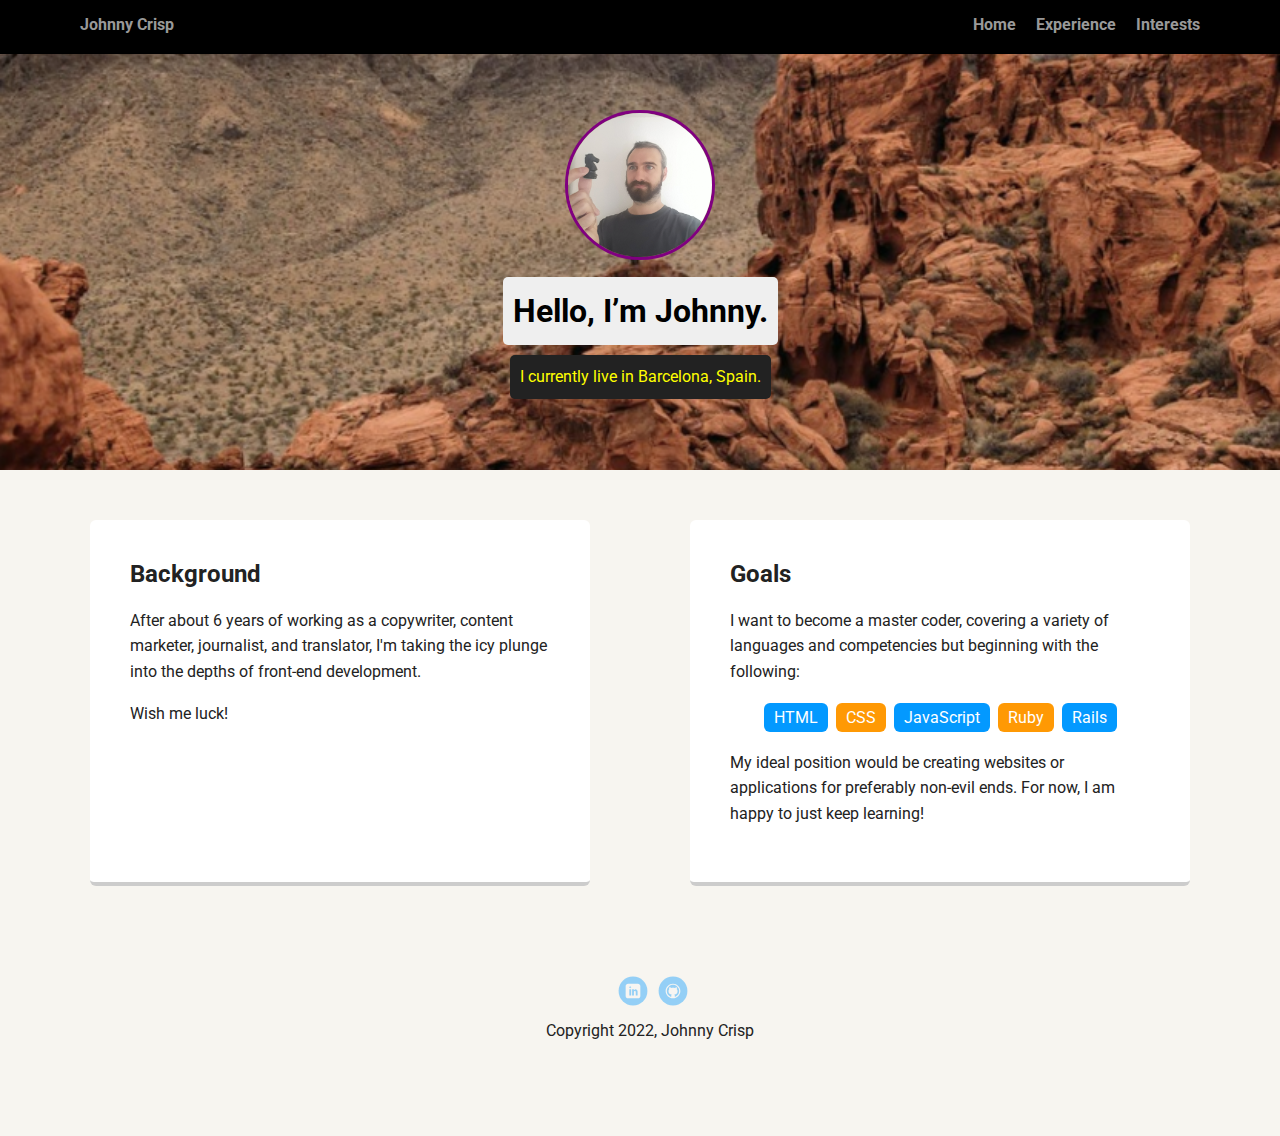
==== index.html @ 7f39e620 "Uploaded files" ====
<!DOCTYPE html>
<html lang="en">
  <head>
    <meta charset="utf-8" />
    <title>Johnny Crisp's Profile</title>
    <meta name="viewport" content="width=device-width, initial-scale=1.0" />
    <link rel="stylesheet" href="styles.css" />
    <link
      href="https://fonts.googleapis.com/css?family=Muli%7CRoboto:400,300,500,700,900"
      rel="stylesheet"
    />
  </head>
  <body>
    <nav class="main-nav">
      <ul class="nav">
        <li class="name"><a href="index.html">Johnny Crisp</a></li>
        <li><a href="index.html">Home</a></li>
        <li><a href="experience.html">Experience</a></li>
        <li><a href="interests.html">Interests</a></li>
      </ul>
    </nav>

    <header>
      <img
        src="images/johnny-profile.png"
        alt="Photo of Johnny holding a chess piece."
        class="profile-image"
      />
      <h1 class="tag name">Hello, I’m Johnny.</h1>
      <p class="tag location">I currently live in Barcelona, Spain.</p>
    </header>

    <main class="flex">
      <section class="card">
        <h2>Background</h2>
        <p>
          After about 6 years of working as a copywriter, content marketer,
          journalist, and translator, I'm taking the icy plunge into the depths
          of front-end development.
        </p>
        <p>Wish me luck!</p>
      </section>
      <section class="card">
        <h2>Goals</h2>
        <p>
          I want to become a master coder, covering a variety of languages and
          competencies but beginning with the following:
        </p>
        <ul class="skills">
          <li>HTML</li>
          <li>CSS</li>
          <li>JavaScript</li>
          <li>Ruby</li>
          <li>Rails</li>
        </ul>
        <p>
          My ideal position would be creating websites or applications for
          preferably non-evil ends. For now, I am happy to just keep learning!
        </p>
      </section>
    </main>
    <footer>
      <ul>
        <li>
          <a
            href="https://www.linkedin.com/in/johnny-c-a5737a14b/"
            target="_blank"
            class="social linkedin"
            >LinkedIn</a
          >
        </li>
        <li>
          <a
            href="https://github.com/johnnycrisp"
            target="_blank"
            class="social github"
            >Github</a
          >
        </li>
      </ul>
      <p class="copyright">Copyright 2022, Johnny Crisp</p>
    </footer>
  </body>
</html>
---- styles.css ----
/* Global Layout Set-up */
* {
  box-sizing: border-box;
}

body {
  margin: 0;
  padding: 0;
  text-align: center;
  font-family: "Roboto", sans-serif;
  color: #222;
  background: #f7f5f0;
}
/* Link Styles */

a {
  text-decoration: none;
  color: #999;
}
a:hover {
  color: #6633ff;
}

/* Section Styles */

.main-nav {
  width: 100%;
  background: black;
  min-height: 30px;
  padding: 10px;
  position: fixed;
  text-align: center;
}
.nav {
  display: flex;
  justify-content: space-around;
  font-weight: 700;
  list-style-type: none;
  margin: 0 auto;
  padding: 0;
}

.nav .name {
  display: block;
  margin-right: auto;
  color: white;
}
.nav li {
  padding: 5px 10px 10px 10px;
}
.nav a {
  transition: all 0.5s;
}
.nav a:hover {
  color: white;
}

header {
  text-align: center;
  background: url("images/mountain-background.png") no-repeat center center;
  background-size: cover;
  overflow: hidden;
  padding-top: 60px;
}
header {
  line-height: 1.5;
}
header.experience-header {
  text-align: center;
  background: url("images/reading.png") no-repeat center center;
  background-size: cover;
  overflow: hidden;
  padding-top: 60px;
}
header.interests-header {
  text-align: center;
  background: url("images/swimming.png") no-repeat center center;
  background-size: cover;
  overflow: hidden;
  padding-top: 60px;
}
header .profile-image {
  margin-top: 50px;
  width: 150px;
  height: 150px;
  border-radius: 50%;
  border: 3px solid purple;
  transition: all 0.3s;
}
header .profile-image:hover {
  transform: scale(0.5) rotate(360deg);
}
.tag {
  background-color: #efefef;
  color: black;
  padding: 10px;
  border-radius: 5px;
  display: table;
  margin: 10px auto;
}
.location {
  background-color: #222;
  color: yellow;
}
.card {
  margin: 30px;
  padding: 20px 40px 40px;
  max-width: 500px;
  text-align: left;
  background: #fff;
  border-bottom: 4px solid #ccc;
  border-radius: 6px;
  transition: all 0.5s;
}
.card:hover {
  border-color: #ff99ff;
}

ul.skills {
  padding: 0;
  text-align: center;
}

.skills li {
  border-radius: 6px;
  display: inline-block;
  background: #ff9904;
  color: white;
  padding: 5px 10px;
  margin: 2px;
}

.skills li:nth-child(odd) {
  background: #0399ff;
}

footer {
  width: 100%;
  min-height: 30px;
  padding: 20px 0 40px 20px;
}

footer .copyright {
  top: -8px;
  font-size: 0.75em;
}

footer ul {
  list-style-type: none;
  margin: 0;
  padding: 0;
}

footer ul li {
  display: inline-block;
}

a.social {
  display: inline-block;
  text-indent: -9999px;
  margin-left: 5px;
  width: 30px;
  height: 30px;
  background-size: 30px 30px;
  opacity: 0.4;
  transition: all 0.5s;
}
a.twitter {
  background-image: url(images/twitter.svg);
}
a.linkedin {
  background-image: url(images/linkedin.svg);
}
a.github {
  background-image: url(images/github.svg);
}
a.social:hover {
  opacity: 1;
}
.clearfix {
  clear: both;
}

/* Styles for larger screens */
@media screen and (min-width: 720px) {
  .flex {
    display: -ms-flexbox; /* TWEENER - IE 10 */
    display: flex;
    max-width: 1200px;
    -ms-flex-pack: distribute;
    justify-content: space-around;
    margin: 0 auto;
  }

  header {
    min-height: 470px;
  }

  .nav {
    max-width: 1200px;
    padding: 0 30px;
  }

  main {
    padding-top: 20px;
  }

  main p {
    line-height: 1.6em;
  }

  footer {
    font-size: 1.3em;
    max-width: 1200px;
    margin: 40px auto;
  }
}
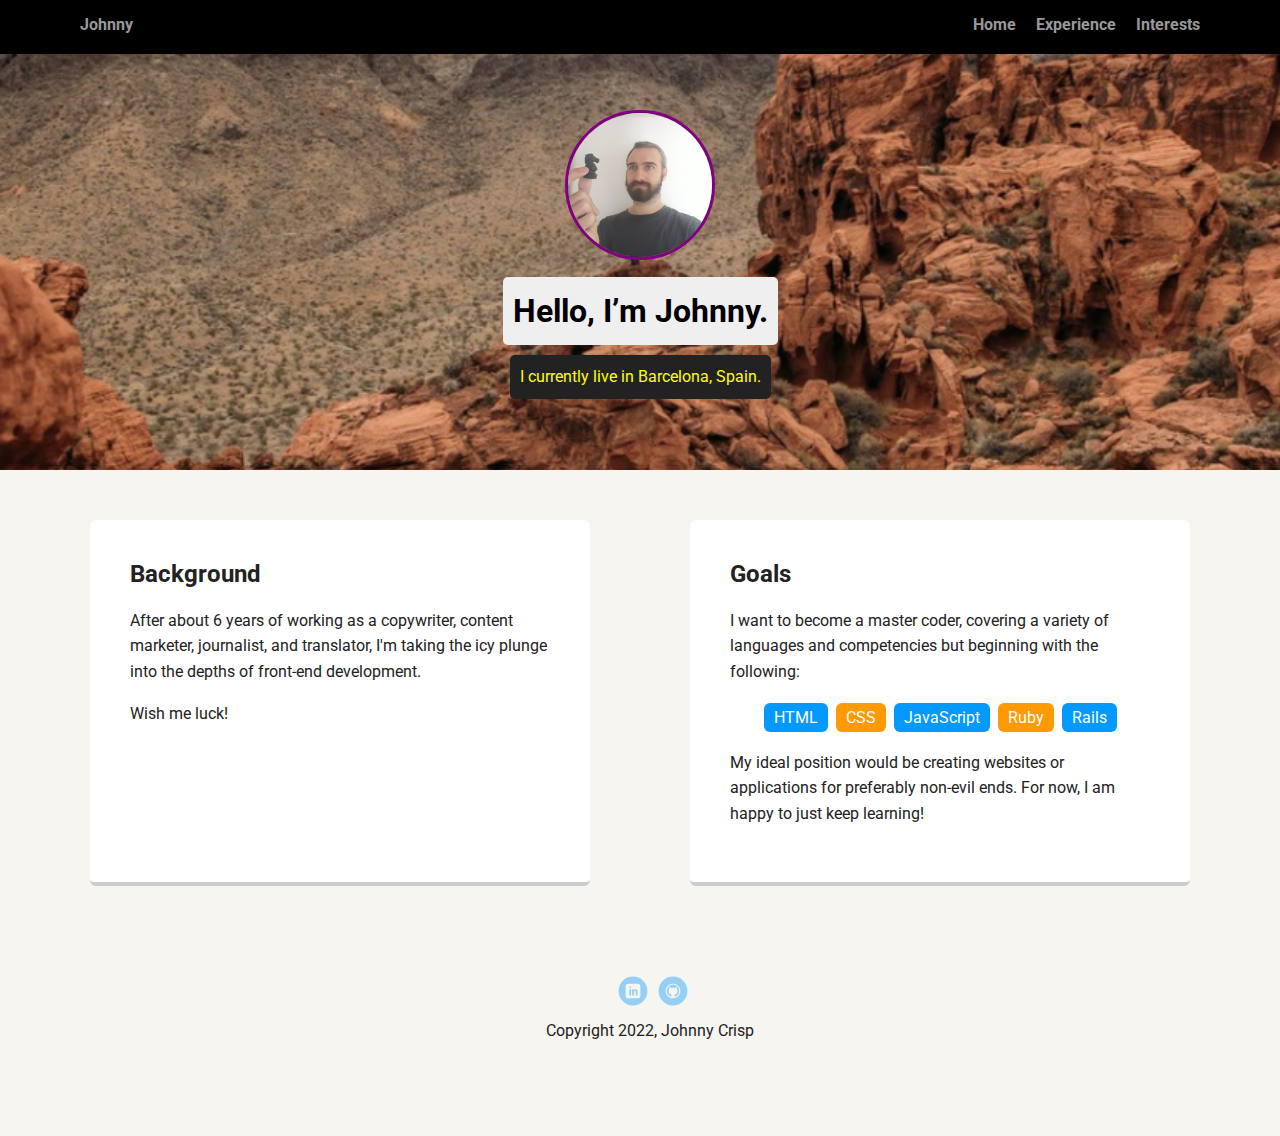
==== commit 72910756: "Minor text updates index and interests" ====
--- a/index.html
+++ b/index.html
@@ -13,7 +13,7 @@
   <body>
     <nav class="main-nav">
       <ul class="nav">
-        <li class="name"><a href="index.html">Johnny Crisp</a></li>
+        <li class="name"><a href="index.html">Johnny </a></li>
         <li><a href="index.html">Home</a></li>
         <li><a href="experience.html">Experience</a></li>
         <li><a href="interests.html">Interests</a></li>
